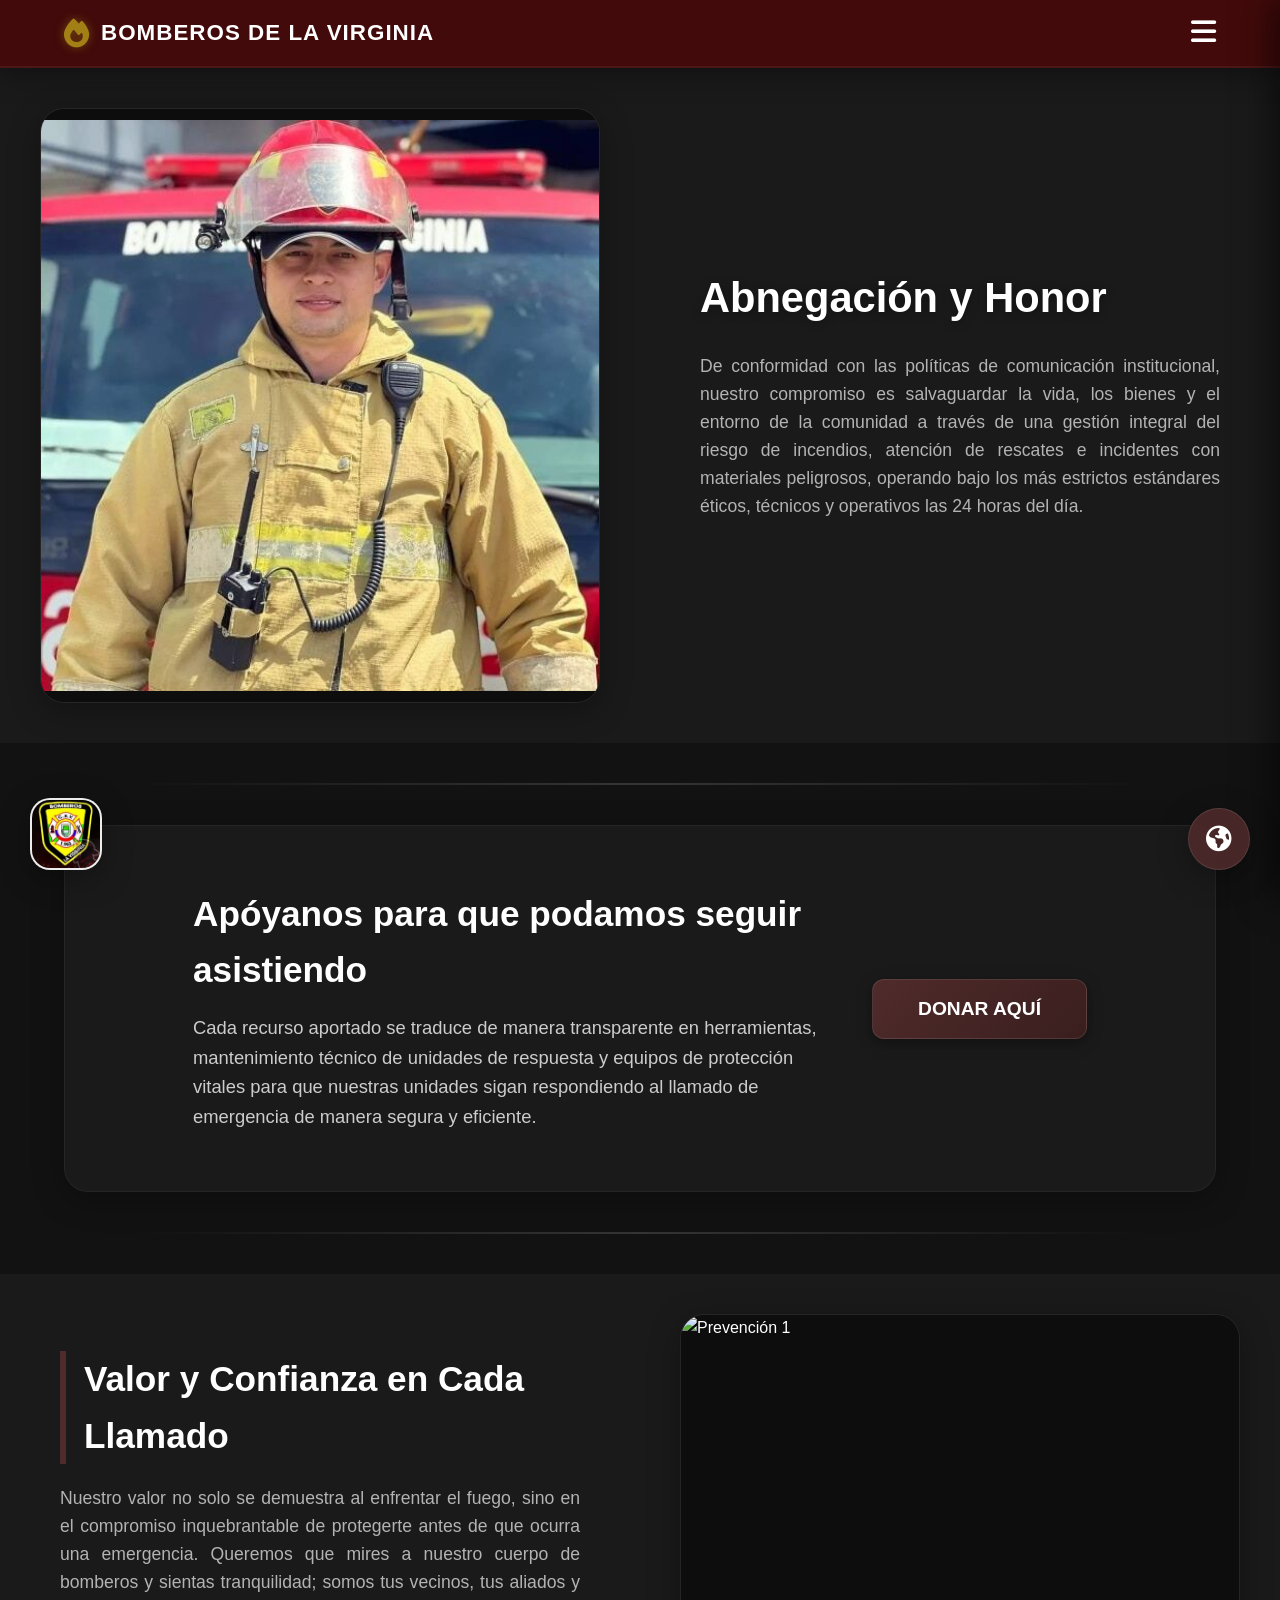
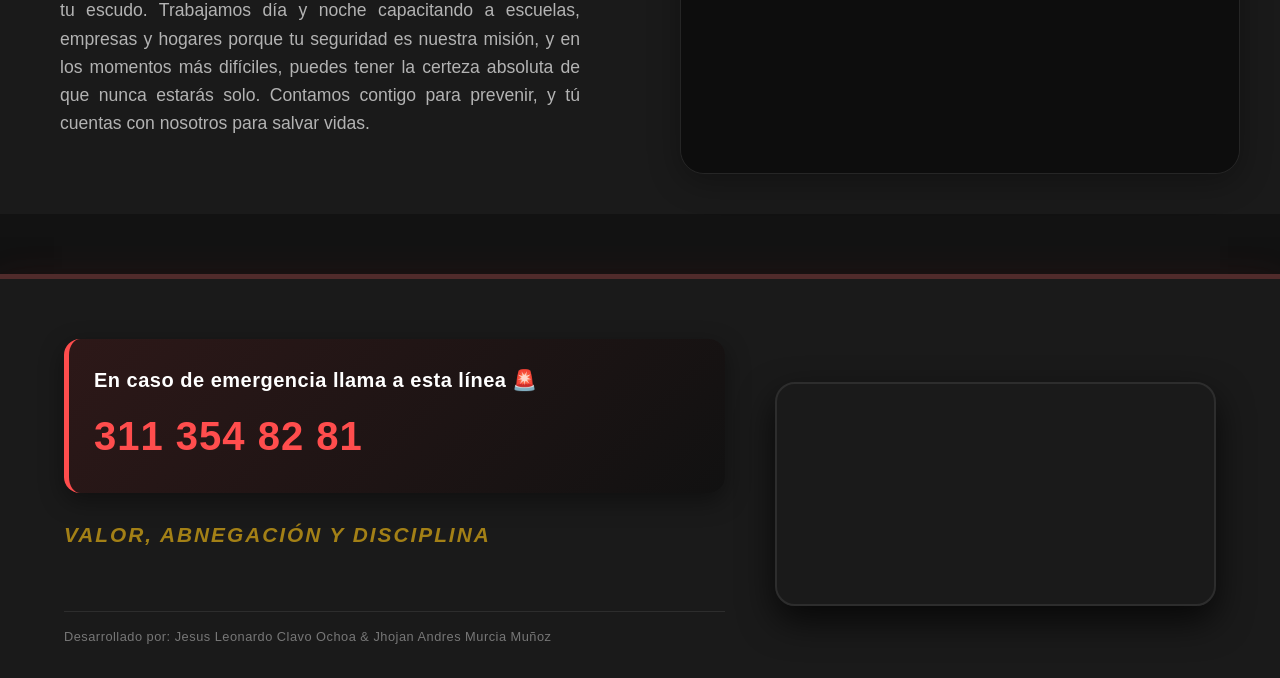
==== index.html @ bbc2d685 "Initial site import" ====
<!DOCTYPE html>
<html lang="es">
<head>
    <meta charset="UTF-8">
    <meta name="viewport" content="width=device-width, initial-scale=1.0">
    <title>La virginia - Cuerpo de Bomberos - Inicio</title>
    <link rel="icon" href="data:image/svg+xml,<svg xmlns=%22http://www.w3.org/2000/svg%22 viewBox=%220 0 100 100%22><text y=%22.9em%22 font-size=%2290%22>🔥</text></svg>">

    <link rel="stylesheet" href="Style.css">
    <link rel="stylesheet" href="https://cdnjs.cloudflare.com/ajax/libs/font-awesome/6.4.0/css/all.min.css">
</head>
<body>

    <div class="static-logo-left" style="position: fixed !important; bottom: 30px !important; left: 30px !important; z-index: 99999 !important; top: auto !important;">
        <img src="imagenes/primerslot/logo.jpg" alt="Logo Bomberos">
    </div>

        <div class="social-floating-menu" style="position: fixed !important; bottom: 30px !important; right: 30px !important; z-index: 99999 !important; top: auto !important;">
            <div class="main-planet-btn">
                <i class="fa-solid fa-earth-americas"></i>
            </div>
            <div class="sub-social-buttons">
                <a href="https://wa.me/573113548281" target="_blank" rel="noopener noreferrer" class="social-icon-btn whatsapp" title="WhatsApp" aria-label="WhatsApp">
                    <i class="fa-brands fa-whatsapp"></i>
                </a>
                <a href="https://www.facebook.com/" target="_blank" rel="noopener noreferrer" class="social-icon-btn facebook" title="Facebook" aria-label="Facebook">
                    <i class="fa-brands fa-facebook-f"></i>
                </a>
                <a href="https://www.instagram.com/" target="_blank" rel="noopener noreferrer" class="social-icon-btn instagram" title="Instagram" aria-label="Instagram">
                    <i class="fa-brands fa-instagram"></i>
                </a>
            </div>
        </div>

    <div class="menu-overlay" id="menuOverlay"></div>

    <header>
        <div class="logo-container">
            <i class="fa-solid fa-fire"></i>
            <h1>BOMBEROS DE LA VIRGINIA</h1>
        </div>
        <button class="menu-hamburger" id="hamburgerBtn" aria-label="Abrir menú">
            <i class="fa-solid fa-bars"></i>
        </button>
    </header>

    <nav class="nav-menu" id="navMenu">
        <a href="#inicio"><i class="fa-solid fa-house" style="margin-right: 10px;"></i> Inicio</a>
        <a href="SobreNosotros.html"><i class="fa-solid fa-users" style="margin-right: 10px;"></i> Sobre Nosotros</a>
        <a href="#contacta"><i class="fa-solid fa-envelope" style="margin-right: 10px;"></i> Contacta</a>
        <a href="#apoyo"><i class="fa-solid fa-hand-holding-heart" style="margin-right: 10px;"></i> Apoyo</a>
    </nav>

    <section class="hero-section" id="inicio">
        <div class="hero-slider-container">
            <div class="slider-wrapper" id="slider1">
                <img src="imagenes/primerslot/slot1-1.jpg" alt="Bomberos 1" class="slide active">
                <img src="imagenes/primerslot/logo.jpg" alt="Bomberos 2" class="slide">
                <img src="imagenes/primerslot/slot1-3.jpeg" alt="Bomberos 3" class="slide">
                <img src="imagenes/primerslot/slot1-4.jpeg" alt="Bomberos 4" class="slide">
                <img src="imagenes/primerslot/slot1-5.jpeg" alt="Bomberos 5" class="slide">
            </div>
        </div>
        <div class="hero-text">
            <h2>Abnegación y Honor</h2>
            <p>De conformidad con las políticas de comunicación institucional, nuestro compromiso es salvaguardar la vida, los bienes y el entorno de la comunidad a través de una gestión integral del riesgo de incendios, atención de rescates e incidentes con materiales peligrosos, operando bajo los más estrictos estándares éticos, técnicos y operativos las 24 horas del día.</p>
        </div>
    </section>

    <hr class="section-divider">

    <section class="donation-section" id="apoyo">
        <div class="donation-left">
            <h3>Apóyanos para que podamos seguir asistiendo</h3>
            <p>Cada recurso aportado se traduce de manera transparente en herramientas, mantenimiento técnico de unidades de respuesta y equipos de protección vitales para que nuestras unidades sigan respondiendo al llamado de emergencia de manera segura y eficiente.</p>
        </div>
        <button class="btn-donation">Donar Aquí</button>
    </section>

    <hr class="section-divider">

    <section class="info-section" id="sobre-nosotros">
        <div class="info-text">
            <h3>Valor y Confianza en Cada Llamado</h3>
            <p>Nuestro valor no solo se demuestra al enfrentar el fuego, sino en el compromiso inquebrantable de protegerte antes de que ocurra una emergencia. Queremos que mires a nuestro cuerpo de bomberos y sientas tranquilidad; somos tus vecinos, tus aliados y tu escudo. Trabajamos día y noche capacitando a escuelas, empresas y hogares porque tu seguridad es nuestra misión, y en los momentos más difíciles, puedes tener la certeza absoluta de que nunca estarás solo. Contamos contigo para prevenir, y tú cuentas con nosotros para salvar vidas.</p>
        </div>
        <div class="info-slider-container">
            <div class="slider-wrapper" id="slider2">
                <img src="https://images.unsplash.com/photo-1582213782179-e0d53f98f2ca?auto=format&fit=crop&w=800&q=80" alt="Prevención 1" class="slide active">
                <img src="https://images.unsplash.com/photo-1508847154043-be12a62861c1?auto=format&fit=crop&w=800&q=80" alt="Prevención 2" class="slide">
                <img src="https://images.unsplash.com/photo-1518156677180-95a2893f3e9f?auto=format&fit=crop&w=800&q=80" alt="Prevención 3" class="slide">
                <img src="https://images.unsplash.com/photo-1534643900521-1bf542974eb6?auto=format&fit=crop&w=800&q=80" alt="Prevención 4" class="slide">
            </div>
        </div>
    </section>

    <footer class="main-footer" id="contacta">
        <div class="footer-container">
            <div class="footer-left">
                <div class="emergency-box">
                    <h3>En caso de emergencia llama a esta línea 🚨</h3>
                    <a href="tel:3113548281" class="emergency-phone">311 354 82 81</a>
                </div>
                <p class="footer-motto">Valor, Abnegación y Disciplina</p>
                <div class="credits">
                    <p>Desarrollado por: Jesus Leonardo Clavo Ochoa & Jhojan Andres Murcia Muñoz</p>
                </div>
            </div>

            <div class="footer-right">
                <div class="map-wrapper">
                    <iframe
                        src="https://www.google.com/maps/embed?pb=!1m18!1m12!1m3!1d3977.171731557008!2d-75.8824106!3d4.8942693!2m3!1f0!2f0!3f0!3m2!1i1024!2i768!4f13.1!3m3!1m2!1s0x8e387f39b6da5555%3A0xcf9da67ea107ad0e!2sBenem%C3%A9rito%20Cuerpo%20de%20Bomberos%20Voluntarios%20La%20Virginia!5e0!3m2!1ses!2sco!4v1717694400000!5m2!1ses!2sco"
                        width="100%"
                        height="220"
                        style="border:0;"
                        allowfullscreen=""
                        loading="lazy"
                        title="Ubicación del Cuerpo de Bomberos Voluntarios La Virginia"
                        referrerpolicy="no-referrer-when-downgrade">
                    </iframe>
                </div>
            </div>
        </div>
    </footer>

    <script src="script.js"></script>

</body>
</html>
---- Style.css ----
/* ========================================================================== */
/* --- VARIABLES DE COLOR (Esquema Oscuro, Transparencias y Tonos Suaves) --- */
/* ========================================================================== */
:root {
    --rojo-principal: #502b2b;   /* Rojo Bombero de tu footer (Identidad) */
    --rojo-oscuro: #a33c22;      /* Variante profunda para transiciones */
    --rojo-alerta: #ff4d4d;      /* Rojo vivo para el recuadro de emergencia */
    --blanco-puro: #FFFFFF;      /* Blanco para legibilidad y pureza */
    --gris-fondo: #1A1A1A;       /* El negro de tu footer usado como fondo base suave */
    --gris-suave: #2A2A2A;       /* Tono intermedio para contenedores */
    --amarillo-accion: #a38016;  /* Amarillo institucional */
    --amarillo-hover: #FFA000;
    --fuente-principal: 'Segoe UI', Tahoma, Geneva, Verdana, sans-serif;

    /* Efectos Avanzados de Cristal y Sombras */
    --bg-transparente-oscuro: rgba(26, 26, 26, 0.75);
    --blur-efecto: blur(12px);
    --sombra-suave: 0 8px 32px 0 rgba(0, 0, 0, 0.3);
    --sombra-resaltada: 0 15px 35px rgba(0, 0, 0, 0.6), 0 12px 40px rgba(255, 77, 77, 0.15);
}

/* --- ESTILOS GENERALES Y ANIMACIÓN DE ENTRADA --- */
* {
    margin: 0;
    padding: 0;
    box-sizing: border-box;
}

@keyframes fadeInPage {
    from { opacity: 0; }
    to { opacity: 1; }
}

html, body {
    position: static;
    min-height: 100vh;
    font-family: var(--fuente-principal);
    background-color: #121212; /* Fondo general ultra oscuro para descanso visual */
    color: var(--blanco-puro); /* Texto en blanco para legibilidad AAA */
    overflow-x: hidden;
    line-height: 1.6;
}

body {
    animation: fadeInPage 1s cubic-bezier(0.16, 1, 0.3, 1) forwards;
}

img {
    -webkit-user-drag: none;
    user-drag: none;
    user-select: none;
    -webkit-user-select: none;
    -moz-user-select: none;
}

/* ========================================================================== */
/* --- ELEMENTOS FLOTANTES (CORREGIDOS PARA SEGUIR EL SCROLL FIJOS) -------- */
/* ========================================================================== */

/* MENÚ FLOTANTE DE REDES SOCIALES (DERECHA) */
.social-floating-menu {
    position: fixed !important; /* Fuerza a que se quede estático en la pantalla */
    bottom: 30px !important;
    right: 30px !important;
    display: flex !important;
    flex-direction: column-reverse !important;
    align-items: center !important;
    gap: 15px !important;
    z-index: 99999 !important; /* Capa suprema por encima del footer y del blur */

    /* Despega el elemento del flujo base para que la GPU lo mueva sin trabas */
    transform: translate3d(0, 0, 0) !important;
    will-change: transform;
}

.main-planet-btn {
    width: 62px;
    height: 62px;
    background: rgba(80, 43, 43, 0.85);
    backdrop-filter: var(--blur-efecto);
    -webkit-backdrop-filter: var(--blur-efecto);
    color: var(--blanco-puro);
    border-radius: 50%;
    display: flex;
    align-items: center;
    justify-content: center;
    font-size: 1.6rem;
    cursor: pointer;
    box-shadow: var(--sombra-suave);
    transition: transform 0.4s cubic-bezier(0.175, 0.885, 0.32, 1.275), background 0.3s ease;
    border: 1px solid rgba(255,255,255,0.1);
}

.sub-social-buttons {
    display: flex;
    flex-direction: column;
    gap: 12px;
    opacity: 0;
    pointer-events: none;
    transform: translateY(25px);
    transition: all 0.4s cubic-bezier(0.175, 0.885, 0.32, 1.275);
}

.social-icon-btn {
    width: 52px;
    height: 52px;
    border-radius: 50%;
    display: flex;
    align-items: center;
    justify-content: center;
    color: var(--blanco-puro);
    font-size: 1.4rem;
    text-decoration: none;
    box-shadow: 0 5px 15px rgba(0,0,0,0.3);
    transition: transform 0.3s cubic-bezier(0.175, 0.885, 0.32, 1.275), filter 0.3s ease;
}

.social-icon-btn:hover {
    transform: scale(1.15) translateY(-2px);
    filter: brightness(1.15);
}

.whatsapp { background-color: rgba(37, 211, 102, 0.85); backdrop-filter: var(--blur-efecto); }
.facebook { background-color: rgba(24, 119, 242, 0.85); backdrop-filter: var(--blur-efecto); }
.instagram { background-color: rgba(225, 48, 108, 0.85); backdrop-filter: var(--blur-efecto); }

.social-floating-menu:hover .sub-social-buttons {
    opacity: 1;
    pointer-events: auto;
    transform: translateY(0);
}

.social-floating-menu:hover .main-planet-btn {
    background: var(--gris-suave);
    transform: rotate(45deg) scale(1.05);
}

/* LOGO ESTÁTICO FLOTANTE (IZQUIERDA) */
.static-logo-left {
    position: fixed !important; /* Fuerza a que te siga en el scroll */
    bottom: 30px !important;
    left: 30px !important;
    width: 72px !important;
    height: 72px !important;
    border-radius: 20px !important;
    overflow: hidden !important;
    background-color: rgba(255, 255, 255, 0.9) !important;
    backdrop-filter: var(--blur-efecto);
    -webkit-backdrop-filter: var(--blur-efecto);
    box-shadow: var(--sombra-suave) !important;
    display: flex !important;
    align-items: center !important;
    justify-content: center !important;
    z-index: 99999 !important; /* Misma prioridad alta */
    border: 2px solid rgba(255, 255, 255, 0.2) !important;

    transform: translate3d(0, 0, 0) !important;
    will-change: transform;
    transition: transform 0.3s ease;
}

.static-logo-left:hover {
    transform: scale(1.08) rotate(3deg) !important;
}

.static-logo-left img {
    width: 100% !important;
    height: 100% !important;
    object-fit: cover !important;
    display: block !important;
}


/* --- CABECERA CON TRANSPARENCIA (Glassmorphism) --- */
header {
    background: rgba(83, 8, 8, 0.75); /* Rojo de tu footer con transparencia suave */
    backdrop-filter: var(--blur-efecto);
    -webkit-backdrop-filter: var(--blur-efecto);
    color: var(--blanco-puro);
    display: flex;
    justify-content: space-between;
    align-items: center;
    padding: 15px 5%;
    position: sticky;
    top: 0;
    z-index: 1000;
    box-shadow: 0 4px 30px rgba(0, 0, 0, 0.4);
    border-bottom: 2px solid rgba(255, 255, 255, 0.05);
}

.logo-container {
    display: flex;
    align-items: center;
    gap: 12px;
}

.logo-container i {
    font-size: 1.8rem;
    color: var(--amarillo-accion);
    text-shadow: 0 0 10px rgba(163, 128, 22, 0.5);
    transition: transform 0.4s cubic-bezier(0.175, 0.885, 0.32, 1.275);
}

.logo-container:hover i {
    transform: scale(1.2) rotate(-15deg);
    color: var(--amarillo-hover);
}

.logo-container h1 {
    font-size: 1.4rem;
    font-weight: 700;
    letter-spacing: 1px;
}

/* Botón Hamburguesa */
.menu-hamburger {
    background: none;
    border: none;
    color: var(--blanco-puro);
    font-size: 1.8rem;
    cursor: pointer;
    transition: transform 0.3s ease, color 0.3s ease;
    z-index: 1100;
}

.menu-hamburger:hover {
    color: var(--amarillo-hover);
    transform: scale(1.1);
}

/* MENÚ DESPLEGABLE LATERAL */
.nav-menu {
    position: fixed;
    top: 0;
    right: -300px;
    width: 300px;
    height: 100vh;
    background: rgba(26, 26, 26, 0.85);
    backdrop-filter: var(--blur-efecto);
    -webkit-backdrop-filter: var(--blur-efecto);
    display: flex;
    flex-direction: column;
    padding-top: 90px;
    transition: right 0.5s cubic-bezier(0.16, 1, 0.3, 1);
    z-index: 1050;
    box-shadow: -10px 0 30px rgba(0,0,0,0.5);
    border-left: 3px solid var(--rojo-principal);
}

.nav-menu.active {
    right: 0;
}

.nav-menu a {
    color: var(--blanco-puro);
    text-decoration: none;
    padding: 22px 30px;
    font-size: 1.1rem;
    font-weight: 600;
    border-bottom: 1px solid rgba(255, 255, 255, 0.05);
    transition: all 0.3s ease;
}

.nav-menu a:hover {
    background: rgba(80, 43, 43, 0.5);
    padding-left: 40px;
    color: var(--amarillo-hover);
}

/* Overlay con desenfoque de fondo */
.menu-overlay {
    position: fixed;
    top: 0;
    left: 0;
    width: 100vw;
    height: 100vh;
    background: rgba(0, 0, 0, 0.5);
    backdrop-filter: blur(4px);
    -webkit-backdrop-filter: blur(4px);
    display: none;
    z-index: 1040;
}

.menu-overlay.active {
    display: block;
}

/* --- SECCIÓN HERO --- */
.hero-section {
    display: flex;
    min-height: 75vh;
    align-items: center;
    background-color: var(--gris-fondo);
}

.hero-slider-container {
    width: 50%;
    height: 75vh;
    padding: 40px;
    display: flex;
    align-items: center;
    justify-content: center;
}

.slider-wrapper {
    width: 100%;
    height: 100%;
    position: relative;
    overflow: hidden;
    border-radius: 24px;
    box-shadow: var(--sombra-suave);
    border: 1px solid rgba(255, 255, 255, 0.05);
    transition: transform 0.4s ease, box-shadow 0.4s ease;
}

.slider-wrapper:hover {
    transform: translateY(-5px);
    box-shadow: 0 12px 40px rgba(0,0,0,0.5);
}

.slide {
    position: absolute;
    top: 0;
    left: 0;
    width: 100%;
    height: 100%;
    opacity: 0;
    transition: opacity 1s ease-in-out;
    object-fit: contain;
    background-color: #0d0d0d;
}

.slide.active {
    opacity: 1;
}

.hero-text {
    width: 50%;
    padding: 60px;
    display: flex;
    flex-direction: column;
    justify-content: center;
}

.hero-text h2 {
    font-size: 2.6rem;
    color: var(--blanco-puro);
    margin-bottom: 20px;
    font-weight: 800;
    text-shadow: 0 2px 10px rgba(0,0,0,0.3);
}

.hero-text p {
    font-size: 1.1rem;
    color: #b3b3b3;
    margin-bottom: 25px;
    text-align: justify;
}

/* --- SEPARADORES DE SECCIÓN --- */
.section-divider {
    height: 2px;
    background: linear-gradient(to right, transparent, rgba(255, 255, 255, 0.15), transparent);
    margin: 40px 10%;
    border: none;
}

/* --- SECCIÓN DE DONACIONES --- */
.donation-section {
    background: rgba(42, 42, 42, 0.4);
    backdrop-filter: var(--blur-efecto);
    -webkit-backdrop-filter: var(--blur-efecto);
    padding: 60px 10%;
    display: flex;
    align-items: center;
    justify-content: space-between;
    gap: 40px;
    border-radius: 24px;
    margin: 0 5%;
    box-shadow: var(--sombra-suave);
    border: 1px solid rgba(255, 255, 255, 0.05);
    transition: transform 0.3s ease;
}

.donation-section:hover {
    transform: scale(1.01);
}

.donation-left h3 {
    font-size: 2.2rem;
    color: var(--blanco-puro);
    margin-bottom: 15px;
    font-weight: 800;
}

.donation-left p {
    font-size: 1.15rem;
    color: #cccccc;
}

/* --- BOTÓN DE DONACIONES --- */
.btn-donation {
    position: relative;
    background: linear-gradient(135deg, var(--rojo-principal) 0%, #3a1e1e 100%);
    color: var(--blanco-puro);
    border: 1px solid rgba(255, 255, 255, 0.1);
    padding: 18px 45px;
    font-size: 1.2rem;
    font-weight: 700;
    text-transform: uppercase;
    border-radius: 12px;
    cursor: pointer;
    box-shadow: 0 4px 15px rgba(0, 0, 0, 0.4);
    white-space: nowrap;
    transition: transform 0.4s cubic-bezier(0.25, 1, 0.5, 1), box-shadow 0.6s ease, border-color 0.6s ease;
}

.btn-donation:hover {
    transform: translateY(-4px);
    border-color: rgba(163, 128, 22, 0.6);
    box-shadow: 0 0 20px rgba(163, 128, 22, 0.4), 0 0 40px rgba(80, 43, 43, 0.6), 0 8px 25px rgba(0, 0, 0, 0.5);
}

.btn-donation:active {
    transform: translateY(1px);
    background: #151515;
    border-color: rgba(255, 255, 255, 0.05);
    box-shadow: inset 0 3px 10px rgba(0,0,0,0.8), 0 2px 5px rgba(0,0,0,0.5);
    transition: all 0.1s ease;
}

.smoke-particle {
    position: absolute;
    pointer-events: none;
    background: radial-gradient(circle, rgba(200,200,200,0.4) 0%, rgba(150,150,150,0.1) 50%, transparent 70%);
    border-radius: 50%;
    z-index: 999;
    animation: smokeRise 1.2s cubic-bezier(0.16, 1, 0.3, 1) forwards;
}

@keyframes smokeRise {
    0% { transform: translate(0, 0) scale(0.3); opacity: 0.8; filter: blur(2px); }
    50% { opacity: 0.4; filter: blur(6px); }
    100% { transform: translate(var(--x-drift), -80px) scale(2.5); opacity: 0; filter: blur(12px); }
}

/* --- SECCIÓN INFERIOR INFO --- */
.info-section {
    display: flex;
    min-height: 60vh;
    align-items: center;
    background-color: var(--gris-fondo);
}

.info-text {
    width: 50%;
    padding: 60px;
}

.info-text h3 {
    font-size: 2.2rem;
    color: var(--blanco-puro);
    margin-bottom: 20px;
    font-weight: 800;
    border-left: 6px solid var(--rojo-principal);
    padding-left: 18px;
}

.info-text p {
    font-size: 1.1rem;
    color: #b3b3b3;
    text-align: justify;
}

.info-slider-container {
    width: 50%;
    height: 60vh;
    padding: 40px;
}

/* --- RESPONSIVIDAD GENERAL --- */
@media (max-width: 768px) {
    .hero-section, .info-section { flex-direction: column; padding: 20px 0; }
    .donation-section { flex-direction: column; padding: 40px 25px; text-align: center; margin: 0 20px; }
    .hero-slider-container, .hero-text, .info-text, .info-slider-container { width: 100%; padding: 30px 20px; height: 45vh; }
    .hero-text, .info-text { height: auto; }
    .hero-text h2, .info-text h3 { font-size: 2rem; }
    .btn-donation { width: 100%; text-align: center; }
    .static-logo-left, .social-floating-menu { bottom: 20px !important; }
    .static-logo-left { left: 20px !important; width: 60px !important; height: 60px !important; }
    .social-floating-menu { right: 20px !important; }
}

/* ========================================================================== */
/* --- EL FOOTER CONSERVA SU PROTAGONISMO ABSOLUTO (Máximo Resaltado) --- */
/* ========================================================================== */
.main-footer {
    background-color: #1A1A1A;
    color: var(--blanco-puro);
    padding: 60px 5% 30px 5%;
    margin-top: 60px;
    border-top: 5px solid var(--rojo-principal);
    position: relative;
    box-shadow: var(--sombra-resaltada);
    z-index: 10;
}

.footer-container {
    display: flex;
    justify-content: space-between;
    align-items: center;
    gap: 50px;
    max-width: 1200px;
    margin: 0 auto;
}

.footer-left {
    flex: 1.2;
    display: flex;
    flex-direction: column;
    gap: 20px;
}

.emergency-box {
    background: linear-gradient(135deg, #2d1818 0%, #111111 100%);
    padding: 25px;
    border-radius: 16px;
    border-left: 5px solid var(--rojo-alerta);
    box-shadow: 0 8px 25px rgba(0, 0, 0, 0.4);
}

.emergency-box h3 {
    font-size: 1.25rem;
    color: var(--blanco-puro);
    font-weight: 600;
    margin-bottom: 8px;
    letter-spacing: 0.5px;
}

.emergency-phone {
    font-size: 2.5rem;
    font-weight: 800;
    color: var(--rojo-alerta);
    text-decoration: none;
    letter-spacing: 1px;
    display: inline-block;
    transition: all 0.3s ease;
}

.emergency-phone:hover {
    color: var(--amarillo-hover);
    transform: scale(1.03);
    text-shadow: 0 0 15px rgba(255, 77, 77, 0.6);
}

.footer-motto {
    font-size: 1.3rem;
    font-style: italic;
    font-weight: 700;
    color: var(--amarillo-accion);
    letter-spacing: 2px;
    text-transform: uppercase;
    margin-top: 5px;
}

.footer-right {
    flex: 0.8;
    width: 100%;
}

.map-wrapper {
    width: 100%;
    border-radius: 20px;
    overflow: hidden;
    box-shadow: 0 15px 35px rgba(0, 0, 0, 0.7);
    border: 2px solid #2d2d2d;
    transition: transform 0.4s ease, border-color 0.4s ease;
}

.map-wrapper:hover {
    transform: translateY(-5px);
    border-color: var(--rojo-principal);
}

.map-wrapper iframe {
    display: block;
    filter: grayscale(5%) contrast(105%);
}

.credits {
    margin-top: 40px;
    border-top: 1px solid #2d2d2d;
    padding-top: 15px;
    width: 100%;
}

.credits p {
    font-size: 0.8rem;
    color: #777;
    letter-spacing: 0.5px;
    font-weight: 500;
}

@media (max-width: 900px) {
    .footer-container { flex-direction: column; text-align: center; gap: 40px; }
    .footer-left { align-items: center; width: 100%; }
    .emergency-box { width: 100%; border-left: none; border-bottom: 5px solid var(--rojo-alerta); }
    .emergency-phone { font-size: 2.1rem; }
    .footer-right { width: 100%; }
    .map-wrapper iframe { height: 200px; }
    .credits { text-align: center; }
}
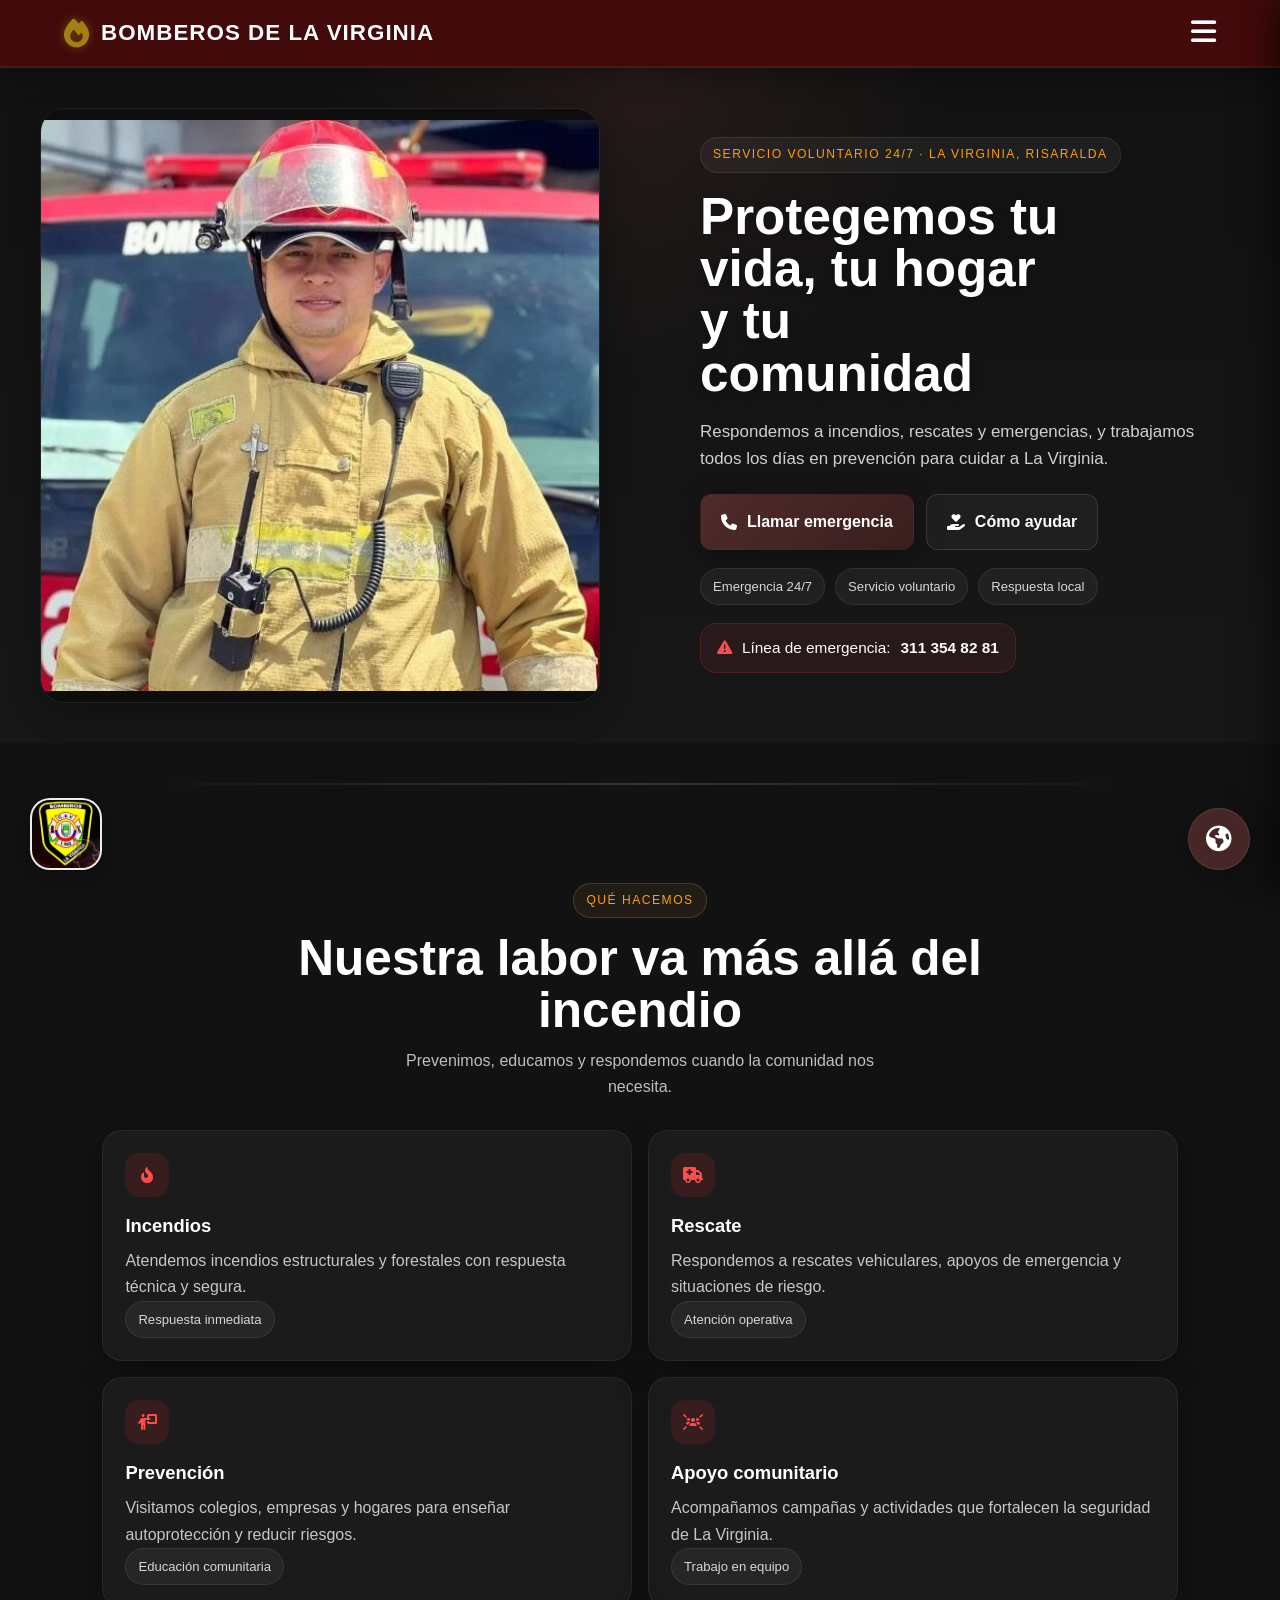
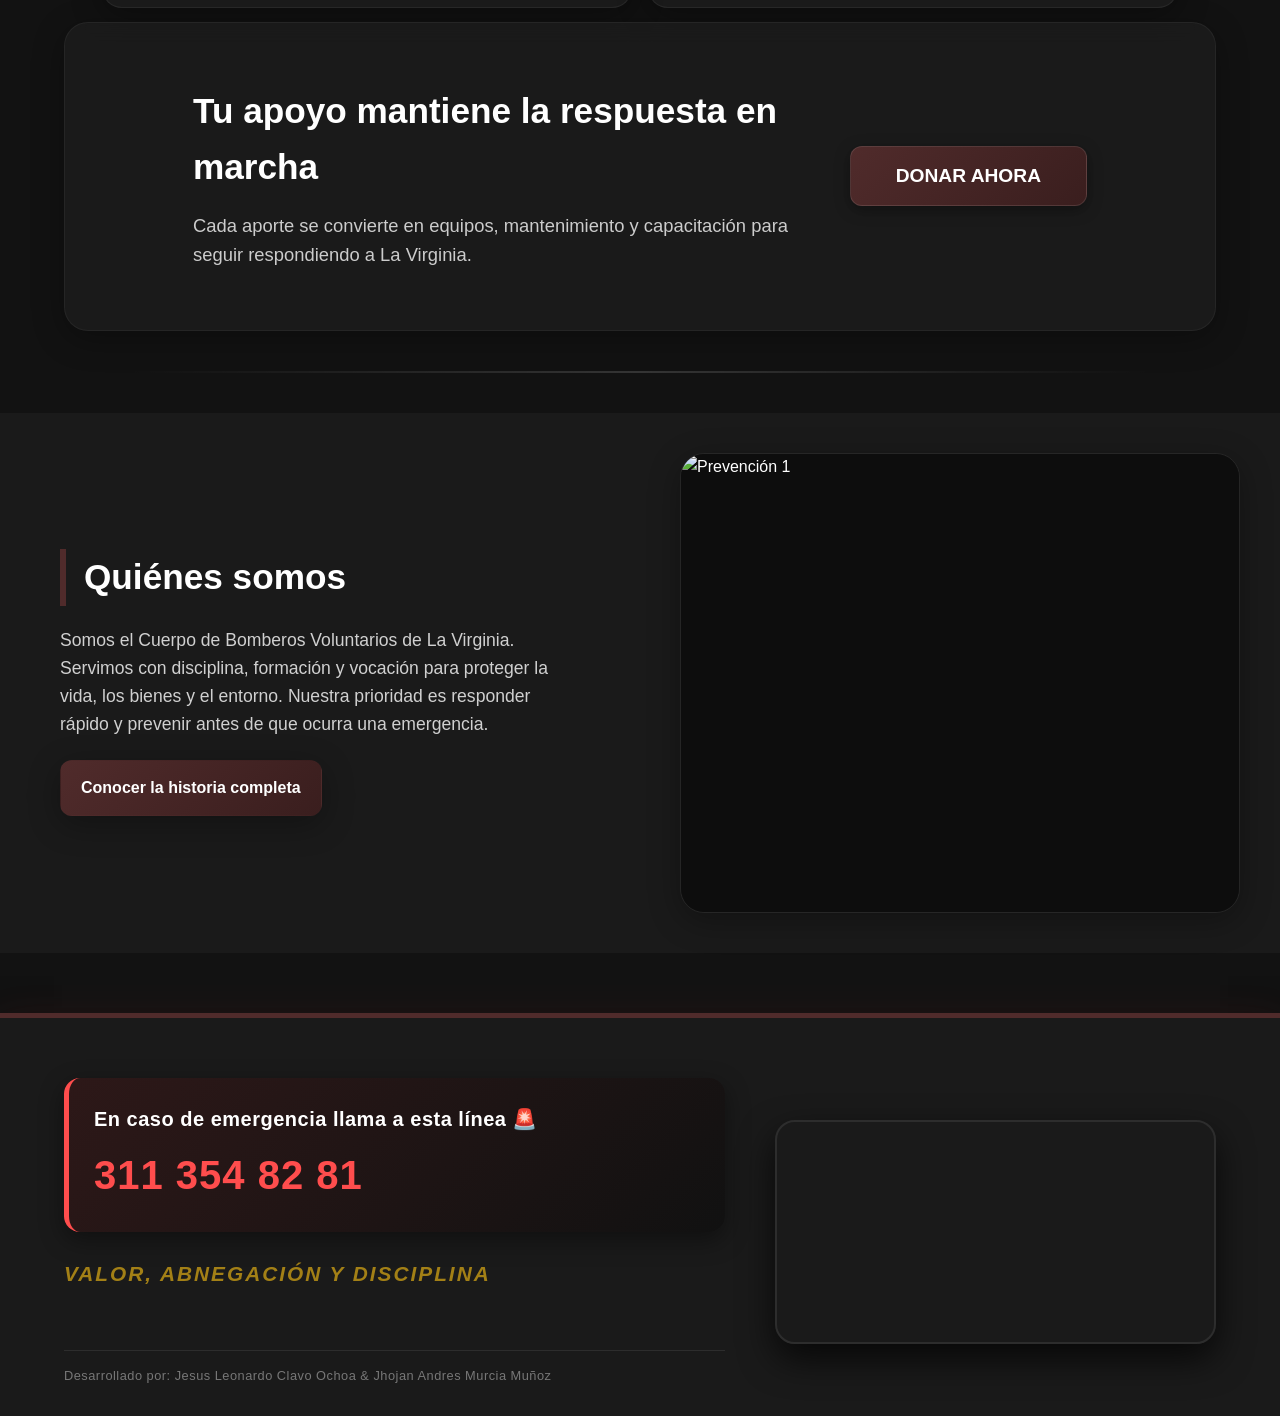
==== commit d200f846: "Mejorar claridad e interaccion de la web" ====
--- a/index.html
+++ b/index.html
@@ -3,7 +3,13 @@
 <head>
     <meta charset="UTF-8">
     <meta name="viewport" content="width=device-width, initial-scale=1.0">
-    <title>La virginia - Cuerpo de Bomberos - Inicio</title>
+    <meta name="description" content="Bomberos Voluntarios de La Virginia: atención 24/7 de incendios, rescates y prevención. Conoce cómo pedir ayuda o apoyar al cuerpo.">
+    <meta property="og:title" content="Bomberos de La Virginia | Inicio">
+    <meta property="og:description" content="Atención 24/7, prevención y apoyo comunitario para La Virginia.">
+    <meta property="og:type" content="website">
+    <meta property="og:image" content="imagenes/primerslot/slot1-4.jpeg">
+    <meta name="theme-color" content="#502b2b">
+    <title>Bomberos de La Virginia | Inicio</title>
     <link rel="icon" href="data:image/svg+xml,<svg xmlns=%22http://www.w3.org/2000/svg%22 viewBox=%220 0 100 100%22><text y=%22.9em%22 font-size=%2290%22>🔥</text></svg>">
 
     <link rel="stylesheet" href="Style.css">
@@ -23,11 +29,11 @@
                 <a href="https://wa.me/573113548281" target="_blank" rel="noopener noreferrer" class="social-icon-btn whatsapp" title="WhatsApp" aria-label="WhatsApp">
                     <i class="fa-brands fa-whatsapp"></i>
                 </a>
-                <a href="https://www.facebook.com/" target="_blank" rel="noopener noreferrer" class="social-icon-btn facebook" title="Facebook" aria-label="Facebook">
-                    <i class="fa-brands fa-facebook-f"></i>
+                <a href="tel:3113548281" class="social-icon-btn call-action" title="Llamar" aria-label="Llamar emergencia">
+                    <i class="fa-solid fa-phone"></i>
                 </a>
-                <a href="https://www.instagram.com/" target="_blank" rel="noopener noreferrer" class="social-icon-btn instagram" title="Instagram" aria-label="Instagram">
-                    <i class="fa-brands fa-instagram"></i>
+                <a href="apoyo.html#donar" class="social-icon-btn donate-action" title="Donar" aria-label="Cómo ayudar">
+                    <i class="fa-solid fa-hand-holding-heart"></i>
                 </a>
             </div>
         </div>
@@ -46,9 +52,10 @@
 
     <nav class="nav-menu" id="navMenu">
         <a href="#inicio"><i class="fa-solid fa-house" style="margin-right: 10px;"></i> Inicio</a>
-        <a href="SobreNosotros.html"><i class="fa-solid fa-users" style="margin-right: 10px;"></i> Sobre Nosotros</a>
-        <a href="#contacta"><i class="fa-solid fa-envelope" style="margin-right: 10px;"></i> Contacta</a>
-        <a href="#apoyo"><i class="fa-solid fa-hand-holding-heart" style="margin-right: 10px;"></i> Apoyo</a>
+        <a href="#que-hacemos"><i class="fa-solid fa-helmet-safety" style="margin-right: 10px;"></i> Qué hacemos</a>
+        <a href="apoyo.html#donar"><i class="fa-solid fa-hand-holding-heart" style="margin-right: 10px;"></i> Cómo ayudar</a>
+        <a href="#nosotros"><i class="fa-solid fa-users" style="margin-right: 10px;"></i> Nosotros</a>
+        <a href="#contacta"><i class="fa-solid fa-envelope" style="margin-right: 10px;"></i> Contacto</a>
     </nav>
 
     <section class="hero-section" id="inicio">
@@ -62,27 +69,74 @@
             </div>
         </div>
         <div class="hero-text">
-            <h2>Abnegación y Honor</h2>
-            <p>De conformidad con las políticas de comunicación institucional, nuestro compromiso es salvaguardar la vida, los bienes y el entorno de la comunidad a través de una gestión integral del riesgo de incendios, atención de rescates e incidentes con materiales peligrosos, operando bajo los más estrictos estándares éticos, técnicos y operativos las 24 horas del día.</p>
+            <span class="hero-kicker">Servicio voluntario 24/7 · La Virginia, Risaralda</span>
+            <h2>Protegemos tu vida, tu hogar y tu comunidad</h2>
+            <p>Respondemos a incendios, rescates y emergencias, y trabajamos todos los días en prevención para cuidar a La Virginia.</p>
+            <div class="hero-actions">
+                <a href="tel:3113548281" class="hero-btn primary"><i class="fa-solid fa-phone"></i> Llamar emergencia</a>
+                <a href="apoyo.html#donar" class="hero-btn secondary"><i class="fa-solid fa-hand-holding-heart"></i> Cómo ayudar</a>
+            </div>
+            <div class="hero-badges">
+                <span>Emergencia 24/7</span>
+                <span>Servicio voluntario</span>
+                <span>Respuesta local</span>
+            </div>
+            <div class="hero-note"><i class="fa-solid fa-triangle-exclamation"></i> Línea de emergencia: <a href="tel:3113548281">311 354 82 81</a></div>
         </div>
     </section>
 
     <hr class="section-divider">
 
+    <section class="services-section" id="que-hacemos">
+        <div class="section-intro">
+            <span class="section-kicker">Qué hacemos</span>
+            <h3>Nuestra labor va más allá del incendio</h3>
+            <p>Prevenimos, educamos y respondemos cuando la comunidad nos necesita.</p>
+        </div>
+
+        <div class="services-grid">
+            <article class="service-card">
+                <i class="fa-solid fa-fire-flame-curved"></i>
+                <h4>Incendios</h4>
+                <p>Atendemos incendios estructurales y forestales con respuesta técnica y segura.</p>
+                <div class="service-tag">Respuesta inmediata</div>
+            </article>
+            <article class="service-card">
+                <i class="fa-solid fa-truck-medical"></i>
+                <h4>Rescate</h4>
+                <p>Respondemos a rescates vehiculares, apoyos de emergencia y situaciones de riesgo.</p>
+                <div class="service-tag">Atención operativa</div>
+            </article>
+            <article class="service-card">
+                <i class="fa-solid fa-person-chalkboard"></i>
+                <h4>Prevención</h4>
+                <p>Visitamos colegios, empresas y hogares para enseñar autoprotección y reducir riesgos.</p>
+                <div class="service-tag">Educación comunitaria</div>
+            </article>
+            <article class="service-card">
+                <i class="fa-solid fa-users-rays"></i>
+                <h4>Apoyo comunitario</h4>
+                <p>Acompañamos campañas y actividades que fortalecen la seguridad de La Virginia.</p>
+                <div class="service-tag">Trabajo en equipo</div>
+            </article>
+        </div>
+    </section>
+
     <section class="donation-section" id="apoyo">
         <div class="donation-left">
-            <h3>Apóyanos para que podamos seguir asistiendo</h3>
-            <p>Cada recurso aportado se traduce de manera transparente en herramientas, mantenimiento técnico de unidades de respuesta y equipos de protección vitales para que nuestras unidades sigan respondiendo al llamado de emergencia de manera segura y eficiente.</p>
+            <h3>Tu apoyo mantiene la respuesta en marcha</h3>
+            <p>Cada aporte se convierte en equipos, mantenimiento y capacitación para seguir respondiendo a La Virginia.</p>
         </div>
-        <button class="btn-donation">Donar Aquí</button>
+        <button type="button" class="btn-donation" onclick="window.location.href='apoyo.html#donar'">Donar ahora</button>
     </section>
 
     <hr class="section-divider">
 
-    <section class="info-section" id="sobre-nosotros">
+    <section class="info-section" id="nosotros">
         <div class="info-text">
-            <h3>Valor y Confianza en Cada Llamado</h3>
-            <p>Nuestro valor no solo se demuestra al enfrentar el fuego, sino en el compromiso inquebrantable de protegerte antes de que ocurra una emergencia. Queremos que mires a nuestro cuerpo de bomberos y sientas tranquilidad; somos tus vecinos, tus aliados y tu escudo. Trabajamos día y noche capacitando a escuelas, empresas y hogares porque tu seguridad es nuestra misión, y en los momentos más difíciles, puedes tener la certeza absoluta de que nunca estarás solo. Contamos contigo para prevenir, y tú cuentas con nosotros para salvar vidas.</p>
+            <h3>Quiénes somos</h3>
+            <p>Somos el Cuerpo de Bomberos Voluntarios de La Virginia. Servimos con disciplina, formación y vocación para proteger la vida, los bienes y el entorno. Nuestra prioridad es responder rápido y prevenir antes de que ocurra una emergencia.</p>
+            <a href="SobreNosotros.html" class="info-link">Conocer la historia completa</a>
         </div>
         <div class="info-slider-container">
             <div class="slider-wrapper" id="slider2">
--- a/Style.css
+++ b/Style.css
@@ -41,8 +41,20 @@
     line-height: 1.6;
 }
 
+html {
+    scroll-behavior: smooth;
+}
+
 body {
     animation: fadeInPage 1s cubic-bezier(0.16, 1, 0.3, 1) forwards;
+}
+
+body.nav-open {
+    overflow: hidden;
+}
+
+section[id], footer[id] {
+    scroll-margin-top: 96px;
 }
 
 img {
@@ -123,14 +135,20 @@
 .whatsapp { background-color: rgba(37, 211, 102, 0.85); backdrop-filter: var(--blur-efecto); }
 .facebook { background-color: rgba(24, 119, 242, 0.85); backdrop-filter: var(--blur-efecto); }
 .instagram { background-color: rgba(225, 48, 108, 0.85); backdrop-filter: var(--blur-efecto); }
-
-.social-floating-menu:hover .sub-social-buttons {
+.call-action { background-color: rgba(163, 128, 22, 0.85); backdrop-filter: var(--blur-efecto); }
+.donate-action { background-color: rgba(80, 43, 43, 0.85); backdrop-filter: var(--blur-efecto); }
+
+.social-floating-menu:hover .sub-social-buttons,
+.social-floating-menu.active .sub-social-buttons,
+.social-floating-menu:focus-within .sub-social-buttons {
     opacity: 1;
     pointer-events: auto;
     transform: translateY(0);
 }
 
-.social-floating-menu:hover .main-planet-btn {
+.social-floating-menu:hover .main-planet-btn,
+.social-floating-menu.active .main-planet-btn,
+.social-floating-menu:focus-within .main-planet-btn {
     background: var(--gris-suave);
     transform: rotate(45deg) scale(1.05);
 }
@@ -290,7 +308,7 @@
     display: flex;
     min-height: 75vh;
     align-items: center;
-    background-color: var(--gris-fondo);
+    background: radial-gradient(circle at top, rgba(80, 43, 43, 0.32), transparent 34%), linear-gradient(180deg, #121212 0%, #171717 100%);
 }
 
 .hero-slider-container {
@@ -340,21 +358,207 @@
     display: flex;
     flex-direction: column;
     justify-content: center;
+    gap: 18px;
+}
+
+.hero-kicker {
+    display: inline-flex;
+    align-items: center;
+    gap: 8px;
+    width: fit-content;
+    padding: 7px 12px;
+    border-radius: 999px;
+    background: rgba(255, 255, 255, 0.05);
+    border: 1px solid rgba(255, 255, 255, 0.08);
+    color: var(--amarillo-hover);
+    font-size: 0.76rem;
+    letter-spacing: 0.12em;
+    text-transform: uppercase;
 }
 
 .hero-text h2 {
-    font-size: 2.6rem;
-    color: var(--blanco-puro);
-    margin-bottom: 20px;
+    font-size: clamp(2.2rem, 4vw, 4rem);
+    color: var(--blanco-puro);
+    margin: 0;
     font-weight: 800;
     text-shadow: 0 2px 10px rgba(0,0,0,0.3);
+    line-height: 1.02;
+    max-width: 13ch;
 }
 
 .hero-text p {
-    font-size: 1.1rem;
-    color: #b3b3b3;
-    margin-bottom: 25px;
-    text-align: justify;
+    font-size: 1.06rem;
+    color: #d0d0d0;
+    margin: 0;
+    text-align: left;
+    max-width: 58ch;
+}
+
+.hero-actions {
+    display: flex;
+    flex-wrap: wrap;
+    gap: 12px;
+    margin-top: 4px;
+}
+
+.hero-btn,
+.info-link {
+    display: inline-flex;
+    align-items: center;
+    justify-content: center;
+    gap: 10px;
+    padding: 14px 20px;
+    border-radius: 12px;
+    text-decoration: none;
+    font-weight: 700;
+    border: 1px solid transparent;
+    transition: transform 0.3s ease, box-shadow 0.3s ease, border-color 0.3s ease, background 0.3s ease;
+    width: fit-content;
+}
+
+.hero-btn:hover,
+.info-link:hover {
+    transform: translateY(-2px);
+}
+
+.hero-btn.primary,
+.info-link {
+    background: linear-gradient(135deg, var(--rojo-principal) 0%, #3a1e1e 100%);
+    color: var(--blanco-puro);
+    box-shadow: var(--sombra-suave);
+}
+
+.hero-btn.secondary {
+    background: rgba(255, 255, 255, 0.04);
+    color: var(--blanco-puro);
+    border-color: rgba(255, 255, 255, 0.12);
+}
+
+.hero-badges {
+    display: flex;
+    flex-wrap: wrap;
+    gap: 10px;
+}
+
+.hero-badges span,
+.service-tag {
+    display: inline-flex;
+    align-items: center;
+    gap: 8px;
+    padding: 7px 12px;
+    border-radius: 999px;
+    background: rgba(255, 255, 255, 0.05);
+    border: 1px solid rgba(255, 255, 255, 0.08);
+    color: #d7d7d7;
+    font-size: 0.82rem;
+}
+
+.hero-note {
+    display: inline-flex;
+    align-items: center;
+    gap: 10px;
+    width: fit-content;
+    padding: 12px 16px;
+    border-radius: 16px;
+    background: rgba(255, 77, 77, 0.08);
+    border: 1px solid rgba(255, 77, 77, 0.16);
+    color: var(--blanco-puro);
+    font-size: 0.96rem;
+}
+
+.hero-note i {
+    color: var(--rojo-alerta);
+}
+
+.hero-note a {
+    color: inherit;
+    text-decoration: none;
+    font-weight: 700;
+}
+
+/* --- SECCIÓN DE SERVICIOS --- */
+.services-section {
+    padding: 58px 8% 14px;
+    background: #121212;
+}
+
+.section-intro {
+    max-width: 860px;
+    margin: 0 auto 30px;
+    text-align: center;
+}
+
+.section-kicker {
+    display: inline-flex;
+    align-items: center;
+    gap: 8px;
+    padding: 7px 12px;
+    border-radius: 999px;
+    border: 1px solid rgba(212, 168, 83, 0.22);
+    background: rgba(212, 168, 83, 0.08);
+    color: var(--amarillo-hover);
+    font-size: 0.76rem;
+    letter-spacing: 0.12em;
+    text-transform: uppercase;
+}
+
+.section-intro h3 {
+    font-size: clamp(2rem, 4vw, 3.1rem);
+    line-height: 1.05;
+    margin: 14px 0 12px;
+    color: var(--blanco-puro);
+}
+
+.section-intro p {
+    color: #bfbfbf;
+    max-width: 60ch;
+    margin: 0 auto;
+}
+
+.services-grid {
+    display: grid;
+    grid-template-columns: repeat(2, minmax(0, 1fr));
+    gap: 16px;
+    max-width: 1100px;
+    margin: 0 auto;
+}
+
+.service-card {
+    padding: 22px;
+    border-radius: 20px;
+    background: rgba(42, 42, 42, 0.42);
+    border: 1px solid rgba(255, 255, 255, 0.06);
+    box-shadow: var(--sombra-suave);
+    transition: transform 0.25s ease, border-color 0.25s ease, background 0.25s ease;
+}
+
+.service-card:hover {
+    transform: translateY(-4px);
+    border-color: rgba(163, 128, 22, 0.28);
+    background: rgba(42, 42, 42, 0.58);
+}
+
+.service-card i {
+    width: 44px;
+    height: 44px;
+    display: inline-flex;
+    align-items: center;
+    justify-content: center;
+    border-radius: 14px;
+    background: rgba(198, 40, 40, 0.16);
+    color: var(--rojo-alerta);
+    margin-bottom: 14px;
+}
+
+.service-card h4 {
+    font-size: 1.15rem;
+    margin-bottom: 8px;
+    color: var(--blanco-puro);
+}
+
+.service-card p {
+    color: #c7c7c7;
+    line-height: 1.65;
 }
 
 /* --- SEPARADORES DE SECCIÓN --- */
@@ -468,8 +672,12 @@
 
 .info-text p {
     font-size: 1.1rem;
-    color: #b3b3b3;
-    text-align: justify;
+    color: #d0d0d0;
+    text-align: left;
+}
+
+.info-text .info-link {
+    margin-top: 22px;
 }
 
 .info-slider-container {
@@ -482,9 +690,15 @@
 @media (max-width: 768px) {
     .hero-section, .info-section { flex-direction: column; padding: 20px 0; }
     .donation-section { flex-direction: column; padding: 40px 25px; text-align: center; margin: 0 20px; }
-    .hero-slider-container, .hero-text, .info-text, .info-slider-container { width: 100%; padding: 30px 20px; height: 45vh; }
-    .hero-text, .info-text { height: auto; }
+    .hero-slider-container, .info-slider-container { width: 100%; padding: 20px 20px 0; height: 42vh; min-height: 42vh; }
+    .hero-text, .info-text { width: 100%; padding: 28px 20px 40px; height: auto; }
+    .hero-text { gap: 14px; }
     .hero-text h2, .info-text h3 { font-size: 2rem; }
+    .hero-actions, .services-grid { width: 100%; }
+    .hero-actions { flex-direction: column; align-items: stretch; }
+    .hero-btn { width: 100%; }
+    .services-section { padding: 46px 20px 8px; }
+    .services-grid { grid-template-columns: 1fr; }
     .btn-donation { width: 100%; text-align: center; }
     .static-logo-left, .social-floating-menu { bottom: 20px !important; }
     .static-logo-left { left: 20px !important; width: 60px !important; height: 60px !important; }
